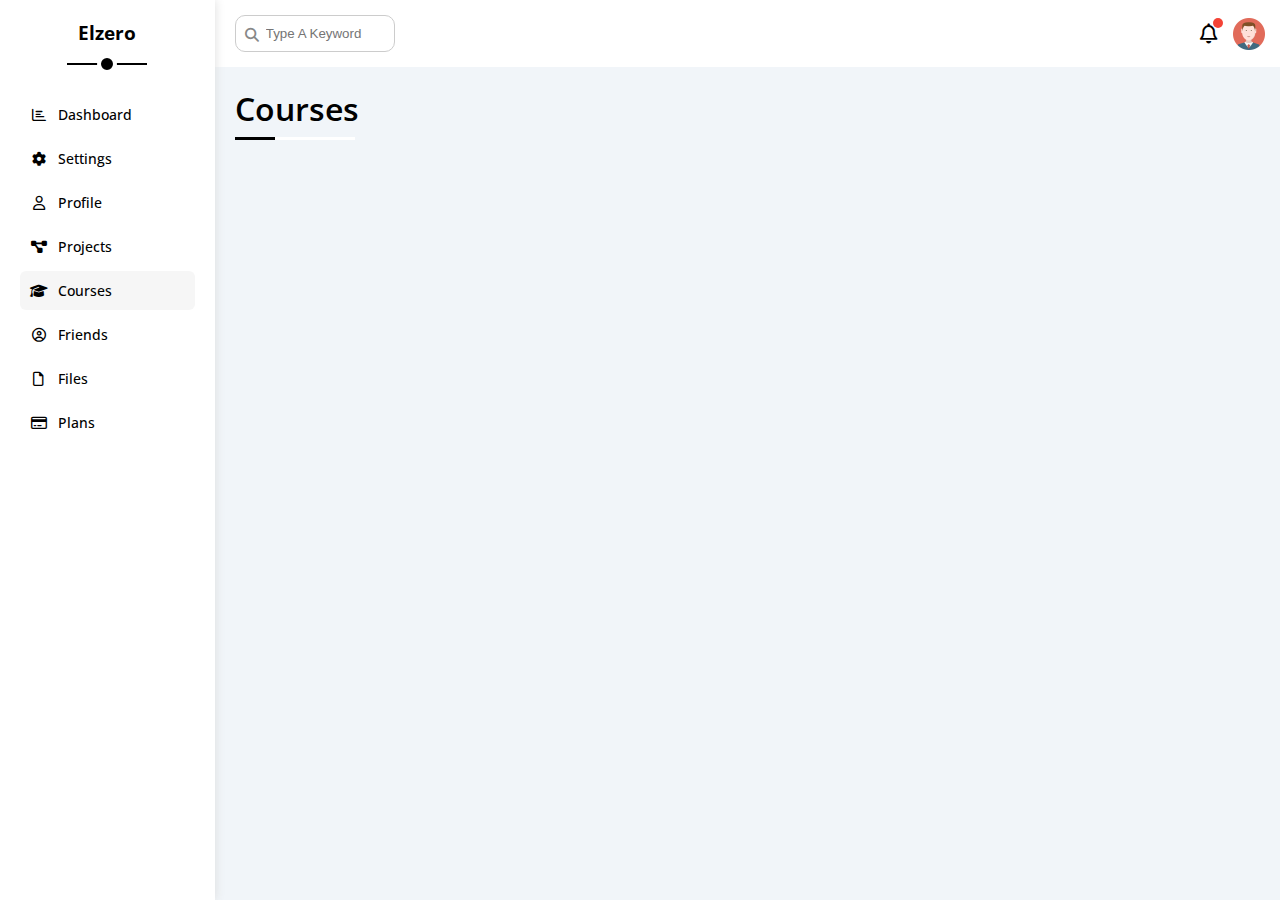
==== courses.html @ 5b1f24da "Upload Settings Page - Toggle Switch and other pages" ====
<!DOCTYPE html>
<html lang="en">

<head>
    <meta charset="UTF-8">
    <meta name="viewport" content="width=device-width, initial-scale=1.0">
    <title>Courses</title>
    <!-- Normalizer -->
    <!-- <link rel="stylesheet" href="css/normalize.css"> -->
    <!-- Font Awesome -->
    <link rel="stylesheet" href="css/all.min.css">
    <link rel="stylesheet" href="css/framework.css">
    <link rel="stylesheet" href="css/master.css">
    <!-- Google fonts -->
    <link rel="preconnect" href="https://fonts.googleapis.com">
    <link rel="preconnect" href="https://fonts.gstatic.com" crossorigin>
    <link href="https://fonts.googleapis.com/css2?family=Open+Sans:ital,wght@0,300..800;1,300..800&display=swap"
        rel="stylesheet">
</head>

<body>
    <div class="page d-flex">
        <!-- Start Sidebar -->
        <div class="sidebar bg-white p-20 p-relative">
            <h3 class="p-relative txt-c mt-0">Elzero</h3>
            <ul>
                <li>
                    <a class="d-flex align-center fs-14 c-black rad-6 p-10" href="index.html">
                        <i class="fa-regular fa-chart-bar fa-fw"></i>
                        <span>Dashboard</span>
                    </a>
                </li>
                <li>
                    <a class="d-flex align-center fs-14 c-black rad-6 p-10" href="settings.html">
                        <i class="fa-solid fa-gear fa-fw"></i>
                        <span>Settings</span>
                    </a>
                </li>
                <li>
                    <a class="d-flex align-center fs-14 c-black rad-6 p-10" href="profile.html">
                        <i class="fa-regular fa-user fa-fw"></i>
                        <span>Profile</span>
                    </a>
                </li>
                <li>
                    <a class="d-flex align-center fs-14 c-black rad-6 p-10" href="projects.html">
                        <i class="fa-solid fa-diagram-project fa-fw"></i>
                        <span>Projects</span>
                    </a>
                </li>
                <li>
                    <a class="active d-flex align-center fs-14 c-black rad-6 p-10" href="courses.html">
                        <i class="fa-solid fa-graduation-cap fa-fw"></i>
                        <span>Courses</span>
                    </a>
                </li>
                <li>
                    <a class="d-flex align-center fs-14 c-black rad-6 p-10" href="friends.html">
                        <i class="fa-regular fa-circle-user fa-fw"></i>
                        <span>Friends</span>
                    </a>
                </li>
                <li>
                    <a class="d-flex align-center fs-14 c-black rad-6 p-10" href="files.html">
                        <i class="fa-regular fa-file fa-fw"></i>
                        <span>Files</span>
                    </a>
                </li>
                <li>
                    <a class="d-flex align-center fs-14 c-black rad-6 p-10" href="plans.html">
                        <i class="fa-regular fa-credit-card fa-fw"></i>
                        <span>Plans</span>
                    </a>
                </li>
            </ul>
        </div>
        <!-- End Sidebar -->
        <div class="content w-full of-hidden">
            <!-- Start content Headder -->
            <div class="head bg-white p-15 between-flex">
                <div class="search p-relative">
                    <input class="p-10 b-ccc rad-10" type="search" placeholder="Type A Keyword">
                </div>
                <div class="icons d-flex align-center">
                    <span class="notification p-relative">
                        <i class="fa-regular fa-bell fa-lg"></i>
                    </span>
                    <img src="imgs/avatar.png" alt="avatar image">
                </div>
            </div>
            <!-- End content Headder -->
            <!-- page title -->
            <h1 class="p-relative">Courses</h1>
        </div>
    </div>
</body>

</html>
---- css/framework.css ----
:root {
    --blue-color: #0075ff;
    --blue-alt-color: #0d69d5;
    --orange-color: #f59e0b;
    --green-color: #22c55e;
    --red-color: #f44336;
    --grey-color: #888;
}

/* Start Box */
.d-flex {
    display: flex;
}

.f-wrap {
    flex-wrap: wrap;
}

.align-center {
    align-items: center;
}

.space-between {
    justify-content: space-between;
}

.d-grid {
    display: grid;
}

.gap-20 {
    gap: 20px;
}

.d-block {
    display: block;
}

@media (max-width: 767px) {
    .block-mobile {
        display: block;
    }

    .hide-mobile {
        display: none;
    }

}

.of-hidden {
    overflow: hidden;
}

/* End Box */
/* Start padding + margin + gap*/
.p-10 {
    padding: 10px;
}

.p-15 {
    padding: 15px;
}

.p-20 {
    padding: 20px;
}

.pt-10 {
    padding-top: 10px;
}

.pt-15 {
    padding-top: 15px;
}

.pt-20 {
    padding-top: 20px;
}

.pr-10 {
    padding-right: 10px;
}

.pr-15 {
    padding-right: 15px;
}

.pr-20 {
    padding-right: 20px;
}

.pb-10 {
    padding-bottom: 10px;
}

.pb-15 {
    padding-bottom: 15px;
}

.pb-20 {
    padding-bottom: 20px;
}

.pl-10 {
    padding-left: 10px;
}

.pl-15 {
    padding-left: 15px;
}

.pl-20 {
    padding-left: 20px;
}

.m-0 {
    margin: 0;
}

.m-20 {
    margin: 20px;
}

.mt-0 {
    margin-top: 0;
}

.mt-5 {
    margin-top: 5px;
}

.mt-10 {
    margin-top: 10px;
}

.mt-15 {
    margin-top: 15px;
}

.mt-20 {
    margin-top: 20px;
}

.mt-25 {
    margin-top: 25px;
}

.mr-10 {
    margin-right: 10px;
}

.mr-15 {
    margin-right: 15px;
}

.mr-20 {
    margin-right: 20px;
}

.mb-5 {
    margin-bottom: 5px;
}

.mb-10 {
    margin-bottom: 10px;
}

.mb-20 {
    margin-bottom: 20px;
}

.mb-25 {
    margin-bottom: 25px;
}

.ml-20 {
    margin-left: 20px;
}

/* End padding + margin */
/* Start color */
.c-black {
    color: black;
}

.c-white {
    color: white;
}

.c-grey {
    color: var(--grey-color);
}

.c-red {
    color: var(--red-color);
}

.c-green {
    color: var(--green-color);
}

.c-blue {
    color: var(--blue-color);
}

.c-orange {
    color: var(--orange-color);
}

.bg-red {
    background-color: var(--red-color);
}

.bg-green {
    background-color: var(--green-color);
}

.bg-blue {
    background-color: var(--blue-color);
}

.bg-orange {
    background-color: var(--orange-color);
}

.bg-white {
    background-color: white;
}

.bg-eee {
    background-color: #eee;
}

/* End color */
/* Start position */
.p-relative {
    position: relative;
}

.p-absolute {
    position: absolute;
}

/* End position */
/* Start font */
.txt-c {
    text-align: center;
}

.fs-13 {
    font-size: 13px;
}

.fs-14 {
    font-size: 14px;
}

.fs-15 {
    font-size: 15px;
}

.fs-25 {
    font-size: 25px;
}

.fw-bold {
    font-weight: bold;
}

@media (max-width: 767px) {
    .txt-c-mobile {
        text-align: center;
    }
}

/* End font */
/* Start border */
.b-none {
    border: none;
}

.b-ccc {
    border: 1px solid #ccc;
}

.rad-6 {
    border-radius: 6px;
    -webkit-border-radius: 6px;
    -moz-border-radius: 6px;
    -ms-border-radius: 6px;
    -o-border-radius: 6px;
}

.rad-10 {
    border-radius: 10px;
    -webkit-border-radius: 10px;
    -moz-border-radius: 10px;
    -ms-border-radius: 10px;
    -o-border-radius: 10px;
}

.rad-half {
    border-radius: 50%;
    -webkit-border-radius: 50%;
    -moz-border-radius: 50%;
    -ms-border-radius: 50%;
    -o-border-radius: 50%;
}

/* End border */
/* Start Width + Height */
.w-full {
    width: 100%;
}

.w-fit {
    width: fit-content;
}

.w-100 {
    width: 100px;
}

.h-full {
    height: 100%;
}

.h-100 {
    height: 100px;
}

/* End Width + Height */
/* Start Components */
.center-flex {
    display: flex;
    align-items: center;
    justify-content: center;
}

.between-flex {
    display: flex;
    align-items: center;
    justify-content: space-between;
}

.btn-shape {
    padding: 4px 10px;
    border-radius: 6px;
    -webkit-border-radius: 6px;
    -moz-border-radius: 6px;
    -ms-border-radius: 6px;
    -o-border-radius: 6px;
}

/* End Components */
---- css/master.css ----
/* Start Global Rules */
:root {
    --blue-color: #0075ff;
    --blue-alt-color: #0d69d5;
    --orange-color: #f59e0b;
    --green-color: #22c55e;
    --red-color: #f44336;
    --grey-color: #888;
}

* {
    box-sizing: border-box;
    /* Start Scrollbar for firefox */
    scrollbar-color: var(--blue-color) white;

}

body {
    font-family: "Open Sans", serif;
    margin: 0;
}

*:focus {
    outline: none;
}

a {
    text-decoration: none;
}

ul {
    list-style: none;
    padding: 0;
}

/* Strat Scrollbar */
::-webkit-scrollbar {
    width: 15px;
}

::-webkit-scrollbar-track {
    background-color: white;
}

::-webkit-scrollbar-thumb {
    background-color: var(--blue-color);
}

::-webkit-scrollbar-thumb:hover {
    background-color: var(--blue-alt-color);
}

/* End Scrollbar */
.page {
    background-color: #f1f5f9;
    min-height: 100vh;
}

/* End Global Rules */
/* Start Sidebar */
.sidebar {
    width: 250px;
    box-shadow: 0 0 10px #ddd;
}

.sidebar>h3 {
    margin-bottom: 50px;
}

@media (min-width: 768px) {

    .sidebar>h3::before,
    .sidebar>h3::after {
        content: "";
        position: absolute;
        background-color: black;
        width: 80px;
        height: 2px;
        bottom: -20px;
        left: 50%;
        transform: translateX(-50%);
        -webkit-transform: translateX(-50%);
        -moz-transform: translateX(-50%);
        -ms-transform: translateX(-50%);
        -o-transform: translateX(-50%);
    }

    .sidebar>h3::before {
        width: 80px;
        height: 2px;
        bottom: -20px;
    }

    .sidebar>h3::after {
        width: 12px;
        height: 12px;
        bottom: -29px;
        border: 4px solid white;
        border-radius: 50%;
        -webkit-border-radius: 50%;
        -moz-border-radius: 50%;
        -ms-border-radius: 50%;
        -o-border-radius: 50%;
    }
}

.sidebar ul li a {
    margin-bottom: 5px;
    transition: 0.3s;
    -webkit-transition: 0.3s;
    -moz-transition: 0.3s;
    -ms-transition: 0.3s;
    -o-transition: 0.3s;
}

.sidebar ul li a:hover,
.sidebar ul li a.active {
    background-color: #f6f6f6;
}

.sidebar ul li a span {
    font-size: 14px;
    margin-left: 10px;
    font-weight: 500;
}

@media (max-width: 767px) {
    .sidebar {
        width: 58px;
        padding: 10px;
    }

    .sidebar>h3 {
        font-size: 13px;
        margin-bottom: 15px;
    }

    .sidebar ul li a span {
        display: none;
    }
}

/* End Sidebar */
/* Start content */
/* Start content header */
.head .search::before {
    position: absolute;
    font-family: var(--fa-style-family-classic);
    content: "\f002";
    font-weight: 900;
    color: var(--grey-color);
    font-size: 14px;
    left: 15px;
    top: 50%;
    transform: translateY(-50%);
    -webkit-transform: translateY(-50%);
    -moz-transform: translateY(-50%);
    -ms-transform: translateY(-50%);
    -o-transform: translateY(-50%);
}

.head .search input {
    margin-left: 5px;
    padding-left: 30px;
    width: 160px;
    transition: 0.3s;
    -webkit-transition: 0.3s;
    -moz-transition: 0.3s;
    -ms-transition: 0.3s;
    -o-transition: 0.3s;
}

.head .search input:focus {
    width: 200px;
}

.head .search input:focus::placeholder {
    opacity: 0;
}

.head .icons .notification::before {
    content: "";
    position: absolute;
    width: 10px;
    height: 10px;
    background-color: var(--red-color);
    right: -5px;
    top: -5px;
    border-radius: 50%;
    -webkit-border-radius: 50%;
    -moz-border-radius: 50%;
    -ms-border-radius: 50%;
    -o-border-radius: 50%;
}

.head .icons img {
    width: 32px;
    height: 32px;
    margin-left: 15px;
}

/* End content header */
/* Start content title */
.page h1 {
    margin: 20px 20px 40px;
    font-weight: 600;
}

.page h1::before,
.page h1::after {
    content: "";
    height: 3px;
    position: absolute;
    bottom: -10px;
    left: 0;
}

.page h1::before {
    background-color: white;
    width: 120px;
}

.page h1::after {
    background-color: black;
    width: 40px;
}

/* End content title */
/* Start wrapper content */
/* Start wrapper */
.wrapper {
    grid-template-columns: repeat(auto-fill, minmax(450px, 1fr));
}

@media (max-width: 767px) {
    .wrapper {
        grid-template-columns: minmax(200px, 1fr);
        margin-right: 10px;
        margin-left: 10px;
        gap: 10px;
    }
}

/* End wrapper */
/* Start Welcome Widget */
.welcome .intro img {
    width: 200px;
    margin-bottom: -10px;
}

.welcome .avatar {
    width: 64px;
    height: 64px;
    padding: 2px;
    box-shadow: 0 0 5px #ddd;
    margin-left: 20px;
    margin-top: -32px;
    border: 2px solid white;
    border-radius: 50%;
    -webkit-border-radius: 50%;
    -moz-border-radius: 50%;
    -ms-border-radius: 50%;
    -o-border-radius: 50%;
}

.welcome .body {
    border-top: 1px solid #eee;
    border-bottom: 1px solid #eee;
}

.welcome .body>div {
    flex: 1;
}

.welcome .visit {
    margin: 0 15px 15px auto;
    transition: 0.3s;
    -webkit-transition: 0.3s;
    -moz-transition: 0.3s;
    -ms-transition: 0.3s;
    -o-transition: 0.3s;
}

.welcome .visit:hover {
    background-color: var(--blue-alt-color);
}

@media (max-width: 767px) {
    .welcome .intro {
        padding-bottom: 30px;
    }

    .welcome .avatar {
        margin-left: 0;
    }

    .welcome .body>div:not(:last-child) {
        margin-bottom: 20px;
    }
}

/* End Welcome Widget */
/* Start Quick Draft Widget */
.quick-draft textarea {
    resize: none;
    min-height: 180px;
}

.quick-draft .save {
    margin-left: auto;
    cursor: pointer;
    transition: 0.3s;
    -webkit-transition: 0.3s;
    -moz-transition: 0.3s;
    -ms-transition: 0.3s;
    -o-transition: 0.3s;
}

.quick-draft .save:hover {
    background-color: var(--blue-alt-color);
}

/* End Quick Draft Widget */
/* Start Targets Widget */
.targets .target-row .icon {
    width: 80px;
    height: 80px;
    margin-right: 15px;
}

.targets .details {
    flex: 1;
}

.targets .details .progress {
    height: 4px;
}

.targets .details .progress>span {
    position: absolute;
    left: 0;
    top: 0;
    height: 100%;
}

.targets .details .progress>span span {
    position: absolute;
    width: 36px;
    bottom: 16px;
    right: -18px;
    color: white;
    padding: 2px 5px;
    font-size: 13px;
    border-radius: 6px;
    -webkit-border-radius: 6px;
    -moz-border-radius: 6px;
    -ms-border-radius: 6px;
    -o-border-radius: 6px;
}

.targets .details .progress>span span::after {
    content: "";
    border-color: transparent;
    border-style: solid;
    border-width: 5px;
    position: absolute;
    bottom: -10px;
    left: 50%;
    transform: translateX(-50%);
    -webkit-transform: translateX(-50%);
    -moz-transform: translateX(-50%);
    -ms-transform: translateX(-50%);
    -o-transform: translateX(-50%);
}

.targets .details .progress>.money span::after {
    border-top-color: var(--blue-color);
}

.targets .details .progress>.projects span::after {
    border-top-color: var(--orange-color);
}

.targets .details .progress>.team span::after {
    border-top-color: var(--green-color);
}

.money .icon,
.money .progress {
    background-color: rgb(0 117 255 / 20%);
}

.projects .icon,
.projects .progress {
    background-color: rgb(245 158 11 / 20%);
}

.team .icon,
.team .progress {
    background-color: rgb(34 197 94 / 20%);
}

/* End Targets Widget */
/* Start Ticket Widget */
.tickets .box {
    width: calc(50% - 10px);
}

@media (max-width: 767px) {
    .tickets .box {
        width: 100%;
    }
}

/* End Ticket Widget */
/* Start Latest News Widget */
.latest-news .news-row:not(:last-of-type) {
    margin-bottom: 20px;
    padding-bottom: 20px;
    border-bottom: 1px solid #eee;
}

.latest-news .info {
    flex-grow: 1;
}

.latest-news .info h3 {
    margin: 0 0 6px;
    font-size: 16px;
}

@media (max-width: 767px) {
    .latest-news .news-row .label {
        margin: 10px auto;
        width: fit-content;
    }
}

/* End Latest News Widget */
/* Start Tasks Widget */
.tasks .task-row:not(:last-of-type) {
    margin-bottom: 15px;
    padding-bottom: 15px;
    border-bottom: 1px solid #eee;
}

.tasks .info {
    flex-grow: 1;
}

.tasks .done {
    opacity: 0.3;
}

.tasks .done h3,
.tasks .done p {
    text-decoration: line-through;
}

.tasks .delete {
    cursor: pointer;
    transition: 0.3s;
    -webkit-transition: 0.3s;
    -moz-transition: 0.3s;
    -ms-transition: 0.3s;
    -o-transition: 0.3s;
}

.tasks .delete:hover {
    color: var(--red-color);
}

/* End Tasks Widget */
/* Start Latest Uploads Widget */
.latest-uploads ul li:not(:last-child) {
    border-bottom: 1px solid #eee;
}

.latest-uploads ul li img {
    width: 40px;
    height: 40px;
}

/* End Latest Uploads Widget */
/* Start Current Project Progress Widget */
.current-project ul::before {
    content: "";
    position: absolute;
    left: 11px;
    width: 2px;
    height: calc(100% - 10px);
    background-color: var(--blue-color);
}

.current-project ul li::before {
    content: "";
    width: 20px;
    height: 20px;
    display: block;
    background-color: white;
    border: 2px solid white;
    outline: 2px solid var(--blue-color);
    margin-right: 15px;
    z-index: 1;
    border-radius: 50%;
    -webkit-border-radius: 50%;
    -moz-border-radius: 50%;
    -ms-border-radius: 50%;
    -o-border-radius: 50%;
}

.current-project ul li.done::before {
    background-color: var(--blue-color);
}

.current-project ul li.current::before {
    animation: change-color 0.8s infinite alternate;
    -webkit-animation: change-color 0.8s infinite alternate;
}

.current-project .launch-icon {
    position: absolute;
    width: 160px;
    right: 0;
    bottom: 0;
    opacity: 0.1;
}

/* End Current Project Progress Widget */
/* Start Reminders Widget */
.reminders ul li .key {
    width: 15px;
    height: 15px;
    padding-right: 15px;
}

.reminders ul li>.blue {
    border-left: 2px solid var(--blue-color);
}

.reminders ul li>.green {
    border-left: 2px solid var(--green-color);
}

.reminders ul li>.orange {
    border-left: 2px solid var(--orange-color);
}

.reminders ul li>.red {
    border-left: 2px solid var(--red-color);
}

/* End Reminders Widget */
/* Start Latest Post Widget */
.latest-post .avatar {
    width: 48px;
    height: 48px;
}

.latest-post .post-content {
    text-transform: capitalize;
    line-height: 1.8;
    border-top: 1px solid #eee;
    border-bottom: 1px solid #eee;
    min-height: 140px;
}

/* End Latest Post Widget */
/* Start Social Media Widget */
.social-media .box {
    padding-left: 70px;
}

.social-media .box i {
    position: absolute;
    left: 0;
    top: 0;
    width: 52px;
    transition: 0.3s;
    -webkit-transition: 0.3s;
    -moz-transition: 0.3s;
    -ms-transition: 0.3s;
    -o-transition: 0.3s;
}

.social-media .box i:hover {
    transform: rotate(5deg);
    -webkit-transform: rotate(5deg);
    -moz-transform: rotate(5deg);
    -ms-transform: rotate(5deg);
    -o-transform: rotate(5deg);
}

.social-media .twitter {
    background-color: rgb(29 161 242 / 20%);
    color: #1da1f2;
}

.social-media .twitter i,
.social-media .twitter a {
    background-color: #1da1f2;
}

.social-media .facebook {
    background-color: rgb(24 119 242 / 20%);
    color: #1877f2;
}

.social-media .facebook i,
.social-media .facebook a {
    background-color: #1877f2;
}

.social-media .youtube {
    background-color: rgb(255 0 0 / 20%);
    color: #ff0000;
}

.social-media .youtube i,
.social-media .youtube a {
    background-color: #ff0000;
}

.social-media .linkedin {
    background-color: rgb(0 119 181 / 20%);
    color: #0077b5;
}

.social-media .linkedin i,
.social-media .linkedin a {
    background-color: #0077b5;
}

/* End Social Media Widget */
/* End wrapper content */
/* Start Projects Table */
.projects .responsive-table {
    overflow-x: auto;
}

.projects table {
    min-width: 1000px;
    border-spacing: 0;
}

.projects table td {
    padding: 15px;
}

.projects table thead td {
    background-color: #eee;
    font-weight: bold;
}

.projects table tbody td {
    border-bottom: 1px solid #eee;
    border-left: 1px solid #eee;
    transition: 0.3s;
    -webkit-transition: 0.3s;
    -moz-transition: 0.3s;
    -ms-transition: 0.3s;
    -o-transition: 0.3s;
}

.projects table tbody td:last-child {
    border-right: 1px solid #eee;
}

.projects table tbody tr:hover td {
    background-color: #faf7f7;
}

.projects table img {
    width: 32px;
    height: 32px;
    padding: 2px;
    background-color: white;
    border-radius: 50%;
    -webkit-border-radius: 50%;
    -moz-border-radius: 50%;
    -ms-border-radius: 50%;
    -o-border-radius: 50%;
}

.projects table img:not(:first-child) {
    margin-left: -20px;
}

.projects table .label {
    font-size: 13px;
}

/* End Projects Table */
/* End content */
/* Start Settings */
.toggle-checkbox {
    -webkit-appearance: none;
    appearance: none;
}

.toggle-switch {
    cursor: pointer;
    position: relative;
    background-color: #ccc;
    width: 78px;
    height: 32px;
    border-radius: 16px;
    -webkit-border-radius: 16px;
    -moz-border-radius: 16px;
    -ms-border-radius: 16px;
    -o-border-radius: 16px;
    transition: 0.3s;
    -webkit-transition: 0.3s;
    -moz-transition: 0.3s;
    -ms-transition: 0.3s;
    -o-transition: 0.3s;
}

.toggle-switch::before {
    position: absolute;
    top: 4px;
    left: 4px;
    display: flex;
    justify-content: center;
    align-items: center;
    font-family: var(--fa-style-family-classic);
    font-weight: 900;
    content: "\f00d";
    background-color: white;
    width: 24px;
    height: 24px;
    color: #aaa;
    border-radius: 50%;
    -webkit-border-radius: 50%;
    -moz-border-radius: 50%;
    -ms-border-radius: 50%;
    -o-border-radius: 50%;
    transition: 0.3s;
    -webkit-transition: 0.3s;
    -moz-transition: 0.3s;
    -ms-transition: 0.3s;
    -o-transition: 0.3s;
}

.toggle-checkbox:checked+.toggle-switch {
    background-color: var(--blue-color);
}

.toggle-checkbox:checked+.toggle-switch::before {
    content: "\f00c";
    left: 50px;
    color: var(--blue-color);
}

/* End Settings */
/* Start Animation */
@keyframes change-color {

    from {
        background-color: var(--blue-color);
    }

    to {
        background-color: white;
    }
}

/* End Animation */
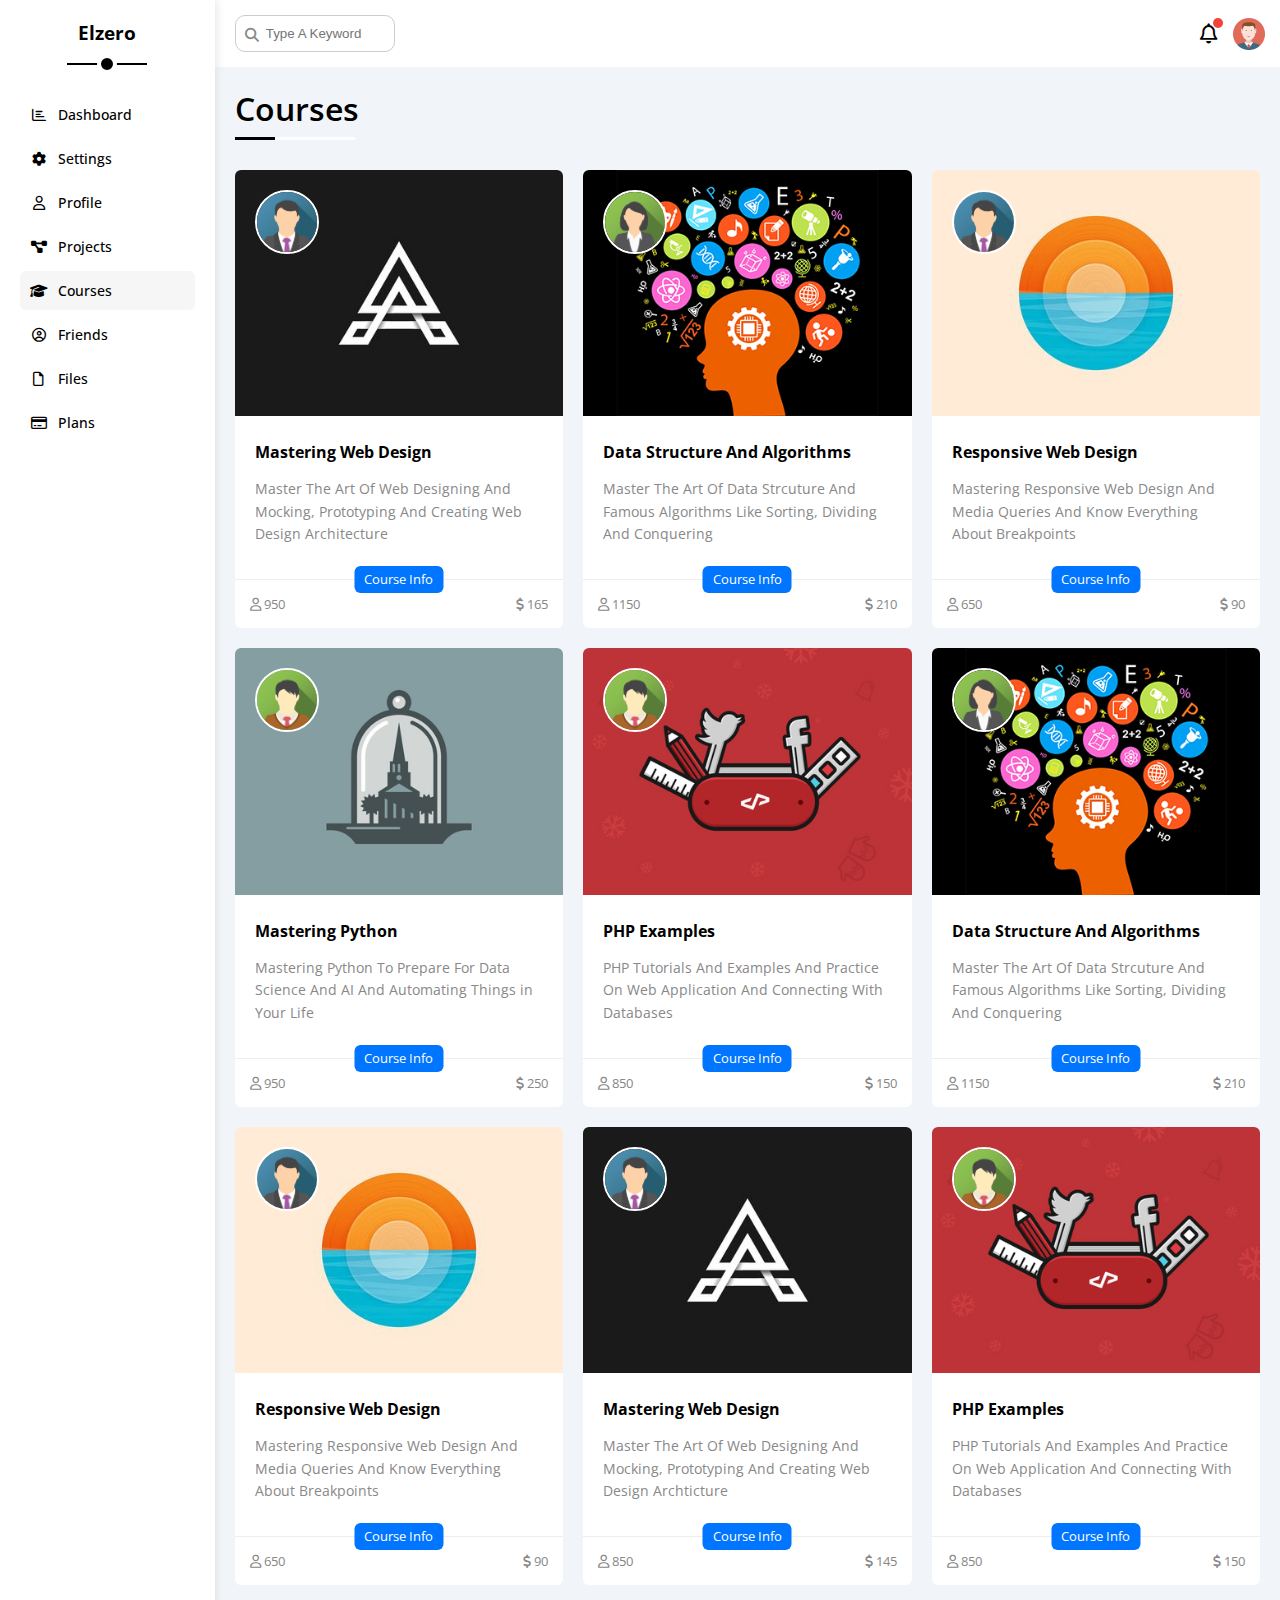
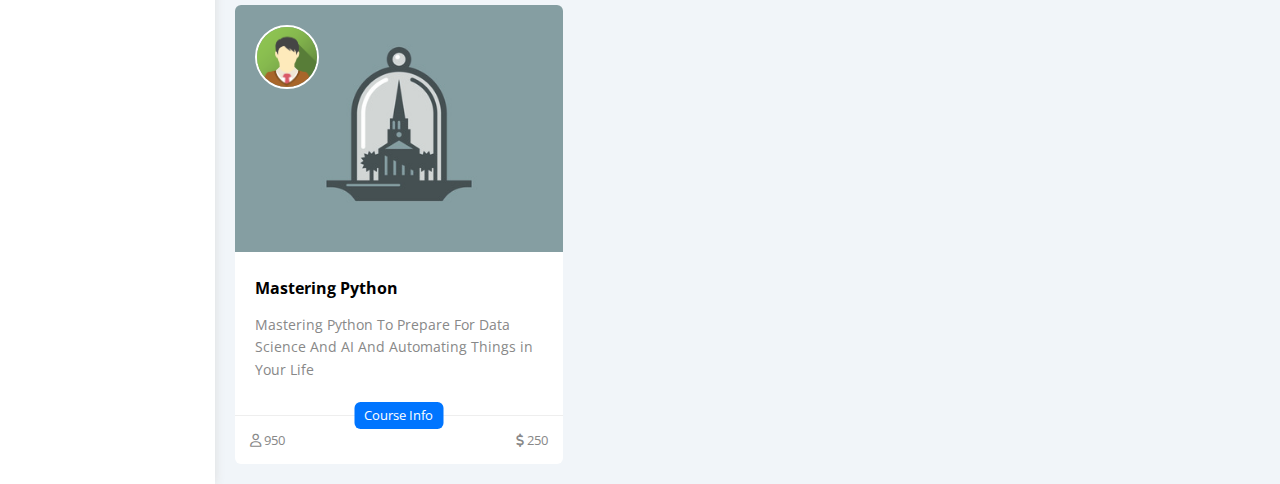
==== commit 637c9ec6: "Upload Courses Page and some images" ====
--- a/courses.html
+++ b/courses.html
@@ -91,6 +91,163 @@
             <!-- End content Headder -->
             <!-- page title -->
             <h1 class="p-relative">Courses</h1>
+            <div class="courses-page d-grid m-20 gap-20">
+                <div class="course bg-white rad-6 p-relative">
+                    <img class="cover" src="imgs/course-01.jpg" alt="course cover image">
+                    <img class="instructor" src="imgs/team-01.png" alt="avatar image">
+                    <div class="p-20">
+                        <h4 class="m-0">Mastering Web Design</h4>
+                        <p class="description c-grey mt-15 fs-14">Master The Art Of Web Designing And Mocking,
+                            Prototyping And Creating Web Design Architecture</p>
+                    </div>
+                    <div class="info p-15 p-relative between-flex">
+                        <span class="title bg-blue c-white btn-shape">Course Info</span>
+                        <span class="c-grey">
+                            <i class="fa-regular fa-user"></i>
+                            950
+                        </span>
+                        <span class="c-grey">
+                            <i class="fa-solid fa-dollar-sign"></i>
+                            165
+                        </span>
+                    </div>
+                </div>
+                <div class="course bg-white rad-6 p-relative">
+                    <img class="cover" src="imgs/course-02.jpg" alt="" />
+                    <img class="instructor" src="imgs/team-02.png" alt="" />
+                    <div class="p-20">
+                        <h4 class="m-0">Data Structure And Algorithms</h4>
+                        <p class="description c-grey mt-15 fs-14">
+                            Master The Art Of Data Strcuture And Famous Algorithms Like Sorting, Dividing And Conquering
+                        </p>
+                    </div>
+                    <div class="info p-15 p-relative between-flex">
+                        <span class="title bg-blue c-white btn-shape">Course Info</span>
+                        <span class="c-grey"> <i class="fa-regular fa-user"></i> 1150</span>
+                        <span class="c-grey"><i class="fa-solid fa-dollar-sign"></i> 210</span>
+                    </div>
+                </div>
+                <div class="course bg-white rad-6 p-relative">
+                    <img class="cover" src="imgs/course-03.jpg" alt="" />
+                    <img class="instructor" src="imgs/team-01.png" alt="" />
+                    <div class="p-20">
+                        <h4 class="m-0">Responsive Web Design</h4>
+                        <p class="description c-grey mt-15 fs-14">
+                            Mastering Responsive Web Design And Media Queries And Know Everything About Breakpoints
+                        </p>
+                    </div>
+                    <div class="info p-15 p-relative between-flex">
+                        <span class="title bg-blue c-white btn-shape">Course Info</span>
+                        <span class="c-grey"> <i class="fa-regular fa-user"></i> 650</span>
+                        <span class="c-grey"><i class="fa-solid fa-dollar-sign"></i> 90</span>
+                    </div>
+                </div>
+                <div class="course bg-white rad-6 p-relative">
+                    <img class="cover" src="imgs/course-04.jpg" alt="" />
+                    <img class="instructor" src="imgs/team-03.png" alt="" />
+                    <div class="p-20">
+                        <h4 class="m-0">Mastering Python</h4>
+                        <p class="description c-grey mt-15 fs-14">
+                            Mastering Python To Prepare For Data Science And AI And Automating Things in Your Life
+                        </p>
+                    </div>
+                    <div class="info p-15 p-relative between-flex">
+                        <span class="title bg-blue c-white btn-shape">Course Info</span>
+                        <span class="c-grey"> <i class="fa-regular fa-user"></i> 950</span>
+                        <span class="c-grey"><i class="fa-solid fa-dollar-sign"></i> 250</span>
+                    </div>
+                </div>
+                <div class="course bg-white rad-6 p-relative">
+                    <img class="cover" src="imgs/course-05.jpg" alt="" />
+                    <img class="instructor" src="imgs/team-03.png" alt="" />
+                    <div class="p-20">
+                        <h4 class="m-0">PHP Examples</h4>
+                        <p class="description c-grey mt-15 fs-14">
+                            PHP Tutorials And Examples And Practice On Web Application And Connecting With Databases
+                        </p>
+                    </div>
+                    <div class="info p-15 p-relative between-flex">
+                        <span class="title bg-blue c-white btn-shape">Course Info</span>
+                        <span class="c-grey"> <i class="fa-regular fa-user"></i> 850</span>
+                        <span class="c-grey"><i class="fa-solid fa-dollar-sign"></i> 150</span>
+                    </div>
+                </div>
+                <div class="course bg-white rad-6 p-relative">
+                    <img class="cover" src="imgs/course-02.jpg" alt="" />
+                    <img class="instructor" src="imgs/team-02.png" alt="" />
+                    <div class="p-20">
+                        <h4 class="m-0">Data Structure And Algorithms</h4>
+                        <p class="description c-grey mt-15 fs-14">
+                            Master The Art Of Data Strcuture And Famous Algorithms Like Sorting, Dividing And Conquering
+                        </p>
+                    </div>
+                    <div class="info p-15 p-relative between-flex">
+                        <span class="title bg-blue c-white btn-shape">Course Info</span>
+                        <span class="c-grey"> <i class="fa-regular fa-user"></i> 1150</span>
+                        <span class="c-grey"><i class="fa-solid fa-dollar-sign"></i> 210</span>
+                    </div>
+                </div>
+                <div class="course bg-white rad-6 p-relative">
+                    <img class="cover" src="imgs/course-03.jpg" alt="" />
+                    <img class="instructor" src="imgs/team-01.png" alt="" />
+                    <div class="p-20">
+                        <h4 class="m-0">Responsive Web Design</h4>
+                        <p class="description c-grey mt-15 fs-14">
+                            Mastering Responsive Web Design And Media Queries And Know Everything About Breakpoints
+                        </p>
+                    </div>
+                    <div class="info p-15 p-relative between-flex">
+                        <span class="title bg-blue c-white btn-shape">Course Info</span>
+                        <span class="c-grey"> <i class="fa-regular fa-user"></i> 650</span>
+                        <span class="c-grey"><i class="fa-solid fa-dollar-sign"></i> 90</span>
+                    </div>
+                </div>
+                <div class="course bg-white rad-6 p-relative">
+                    <img class="cover" src="imgs/course-01.jpg" alt="" />
+                    <img class="instructor" src="imgs/team-01.png" alt="" />
+                    <div class="p-20">
+                        <h4 class="m-0">Mastering Web Design</h4>
+                        <p class="description c-grey mt-15 fs-14">
+                            Master The Art Of Web Designing And Mocking, Prototyping And Creating Web Design Archticture
+                        </p>
+                    </div>
+                    <div class="info p-15 p-relative between-flex">
+                        <span class="title bg-blue c-white btn-shape">Course Info</span>
+                        <span class="c-grey"> <i class="fa-regular fa-user"></i> 850</span>
+                        <span class="c-grey"><i class="fa-solid fa-dollar-sign"></i> 145</span>
+                    </div>
+                </div>
+                <div class="course bg-white rad-6 p-relative">
+                    <img class="cover" src="imgs/course-05.jpg" alt="" />
+                    <img class="instructor" src="imgs/team-03.png" alt="" />
+                    <div class="p-20">
+                        <h4 class="m-0">PHP Examples</h4>
+                        <p class="description c-grey mt-15 fs-14">
+                            PHP Tutorials And Examples And Practice On Web Application And Connecting With Databases
+                        </p>
+                    </div>
+                    <div class="info p-15 p-relative between-flex">
+                        <span class="title bg-blue c-white btn-shape">Course Info</span>
+                        <span class="c-grey"> <i class="fa-regular fa-user"></i> 850</span>
+                        <span class="c-grey"><i class="fa-solid fa-dollar-sign"></i> 150</span>
+                    </div>
+                </div>
+                <div class="course bg-white rad-6 p-relative">
+                    <img class="cover" src="imgs/course-04.jpg" alt="" />
+                    <img class="instructor" src="imgs/team-03.png" alt="" />
+                    <div class="p-20">
+                        <h4 class="m-0">Mastering Python</h4>
+                        <p class="description c-grey mt-15 fs-14">
+                            Mastering Python To Prepare For Data Science And AI And Automating Things in Your Life
+                        </p>
+                    </div>
+                    <div class="info p-15 p-relative between-flex">
+                        <span class="title bg-blue c-white btn-shape">Course Info</span>
+                        <span class="c-grey"> <i class="fa-regular fa-user"></i> 950</span>
+                        <span class="c-grey"><i class="fa-solid fa-dollar-sign"></i> 250</span>
+                    </div>
+                </div>
+            </div>
         </div>
     </div>
 </body>
--- a/css/framework.css
+++ b/css/framework.css
@@ -117,6 +117,10 @@
     margin: 0;
 }
 
+.m-15 {
+    margin: 15px;
+}
+
 .m-20 {
     margin: 20px;
 }
@@ -157,12 +161,20 @@
     margin-right: 20px;
 }
 
+.mb-0 {
+    margin-bottom: 0;
+}
+
 .mb-5 {
     margin-bottom: 5px;
 }
 
 .mb-10 {
     margin-bottom: 10px;
+}
+
+.mb-15 {
+    margin-bottom: 15px;
 }
 
 .mb-20 {
--- a/css/master.css
+++ b/css/master.css
@@ -693,9 +693,245 @@
 /* End Projects Table */
 /* End content */
 /* Start Settings */
+.settings-page {
+    grid-template-columns: repeat(auto-fill, minmax(500px, 1fr));
+}
+
+@media (max-width: 767px) {
+    .settings-page {
+        grid-template-columns: minmax(100px, 1fr);
+        margin-left: 10px;
+        margin-right: 10px;
+        gap: 10px;
+    }
+}
+
+.settings-page .close-message {
+    resize: none;
+    min-height: 150px;
+}
+
+.settings-page .email {
+    display: inline-flex;
+    width: calc(100% - 80px);
+}
+
+.settings-page .sec-box {
+    padding-bottom: 15px;
+}
+
+.settings-page .sec-box:not(:last-of-type) {
+    border-bottom: 1px solid #eee;
+}
+
+.settings-page .sec-box .button {
+    transition: 0.3s;
+    -webkit-transition: 0.3s;
+    -moz-transition: 0.3s;
+    -ms-transition: 0.3s;
+    -o-transition: 0.3s;
+}
+
+.settings-page .sec-box .button:hover {
+    background-color: var(--blue-alt-color);
+}
+
+.settings-page .social-box i {
+    width: 40px;
+    height: 40px;
+    background-color: #f6f6f6;
+    border: 1px solid #ddd;
+    border-right: none;
+    border-radius: 6px 0 0 6px;
+    -webkit-border-radius: 6px 0 0 6px;
+    -moz-border-radius: 6px 0 0 6px;
+    -ms-border-radius: 6px 0 0 6px;
+    -o-border-radius: 6px 0 0 6px;
+    transition: 0.3s;
+    -webkit-transition: 0.3s;
+    -moz-transition: 0.3s;
+    -ms-transition: 0.3s;
+    -o-transition: 0.3s;
+}
+
+.settings-page .social-box input {
+    height: 40px;
+    padding-left: 10px;
+    background-color: #f6f6f6;
+    border: 1px solid #ddd;
+    border-radius: 0 6px 6px 0;
+    -webkit-border-radius: 0 6px 6px 0;
+    -moz-border-radius: 0 6px 6px 0;
+    -ms-border-radius: 0 6px 6px 0;
+    -o-border-radius: 0 6px 6px 0;
+}
+
+.settings-page .social-box>div:focus-within i {
+    color: black;
+}
+
+.widgets-control .control input[type="checkbox"] {
+    -webkit-appearance: none;
+    appearance: none;
+}
+
+.widgets-control .control label {
+    padding-left: 30px;
+    cursor: pointer;
+    position: relative;
+}
+
+.widgets-control .control label::before,
+.widgets-control .control label::after {
+    position: absolute;
+    left: 0;
+    top: 50%;
+    margin-top: -9px;
+    border-radius: 4px;
+    -webkit-border-radius: 4px;
+    -moz-border-radius: 4px;
+    -ms-border-radius: 4px;
+    -o-border-radius: 4px;
+}
+
+.widgets-control .control label::before {
+    content: "";
+    width: 14px;
+    height: 14px;
+    border: 2px solid var(--grey-color);
+}
+
+.widgets-control .control label:hover::before {
+    border-color: var(--blue-alt-color);
+}
+
+.widgets-control .control label::after {
+    font-family: var(--fa-style-family-classic);
+    content: "\f00c";
+    font-weight: 900;
+    font-size: 12px;
+    width: 18px;
+    height: 18px;
+    background-color: var(--blue-color);
+    color: white;
+    display: flex;
+    justify-content: center;
+    align-items: center;
+    transform: scale(0) rotate(360deg);
+    -webkit-transform: scale(0) rotate(360deg);
+    -moz-transform: scale(0) rotate(360deg);
+    -ms-transform: scale(0) rotate(360deg);
+    -o-transform: scale(0) rotate(360deg);
+    transition: 0.3s;
+    -webkit-transition: 0.3s;
+    -moz-transition: 0.3s;
+    -ms-transition: 0.3s;
+    -o-transition: 0.3s;
+}
+
+.widgets-control .control input[type="checkbox"]:checked+label::after {
+    transform: scale(1);
+    -webkit-transform: scale(1);
+    -moz-transform: scale(1);
+    -ms-transform: scale(1);
+    -o-transform: scale(1);
+}
+
+.backup-control input[type="radio"] {
+    -webkit-appearance: none;
+    appearance: none;
+}
+
+.backup-control .date label {
+    padding-left: 30px;
+    cursor: pointer;
+    position: relative;
+}
+
+.backup-control .date label::before,
+.backup-control .date label::after {
+    content: "";
+    position: absolute;
+    border-radius: 50%;
+    -webkit-border-radius: 50%;
+    -moz-border-radius: 50%;
+    -ms-border-radius: 50%;
+    -o-border-radius: 50%;
+}
+
+.backup-control .date label::before {
+    left: 0;
+    top: 50%;
+    margin-top: -11px;
+    width: 18px;
+    height: 18px;
+    border: 2px solid var(--grey-color);
+}
+
+.backup-control .date label:hover::before {
+    border-color: var(--blue-alt-color);
+}
+
+.backup-control .date label::after {
+    top: 5px;
+    left: 5px;
+    width: 12px;
+    height: 12px;
+    background-color: var(--blue-color);
+    transform: scale(0);
+    -webkit-transform: scale(0);
+    -moz-transform: scale(0);
+    -ms-transform: scale(0);
+    -o-transform: scale(0);
+    transition: 0.3s;
+    -webkit-transition: 0.3s;
+    -moz-transition: 0.3s;
+    -ms-transition: 0.3s;
+    -o-transition: 0.3s;
+}
+
+.backup-control .date input[type="radio"]:checked+label::before {
+    border-color: var(--blue-color);
+}
+
+.backup-control .date input[type="radio"]:checked+label::after {
+    transform: scale(1);
+    -webkit-transform: scale(1);
+    -moz-transform: scale(1);
+    -ms-transform: scale(1);
+    -o-transform: scale(1);
+}
+
+.backup-control .servers {
+    border-top: 1px solid #eee;
+    padding-top: 20px;
+}
+
+@media (max-width: 767px) {
+    .backup-control .servers {
+        flex-wrap: wrap;
+    }
+}
+
+.backup-control .servers .server {
+    border: 2px solid #eee;
+    position: relative;
+}
+
+.backup-control .servers .server label {
+    cursor: pointer;
+
+}
+
+.backup-control .servers input[type="radio"]:checked+.server {
+    border-color: var(--blue-color);
+    color: var(--blue-color);
+}
+
 .toggle-checkbox {
     -webkit-appearance: none;
     appearance: none;
+    display: none;
 }
 
 .toggle-switch {
@@ -752,7 +988,370 @@
     color: var(--blue-color);
 }
 
+.settings-page :disabled {
+    cursor: no-drop;
+    background-color: #f0f4f8;
+    color: #bbb;
+}
+
 /* End Settings */
+/* Start Profile Page */
+@media (max-width: 767px) {
+    .profile-page .overview {
+        flex-direction: column;
+    }
+}
+
+.profile-page .avatar-box {
+    width: 300px;
+}
+
+@media (min-width: 768px) {
+    .profile-page .avatar-box {
+        border-right: 1px solid #eee;
+    }
+}
+
+.profile-page .avatar-box>img {
+    width: 120px;
+    height: 120px;
+}
+
+.profile-page .avatar-box .level {
+    height: 6px;
+    width: 70%;
+    overflow: hidden;
+    margin: auto;
+}
+
+.profile-page .avatar-box .level span {
+    position: absolute;
+    left: 0;
+    top: 0;
+    height: 100%;
+    background-color: var(--blue-color);
+}
+
+.profile-page .info-box .box {
+    flex-wrap: wrap;
+    border-bottom: 1px solid #eee;
+    transition: 0.3s;
+    -webkit-transition: 0.3s;
+    -moz-transition: 0.3s;
+    -ms-transition: 0.3s;
+    -o-transition: 0.3s;
+}
+
+.profile-page .info-box .box:hover {
+    background-color: #f9f9f9;
+}
+
+.profile-page .info-box .box h4 {
+    font-weight: normal;
+}
+
+.profile-page .info-box .box>div {
+    min-width: 250px;
+    padding: 10px 0 0;
+}
+
+/* Start Change toggle size for profile page */
+
+.profile-page .toggle-switch {
+    height: 20px;
+    border-radius: 10px;
+    -webkit-border-radius: 10px;
+    -moz-border-radius: 10px;
+    -ms-border-radius: 10px;
+    -o-border-radius: 10px;
+}
+
+@media (max-width: 767px) {
+    .profile-page .toggle-switch {
+        margin: auto;
+    }
+}
+
+.profile-page .toggle-switch::before {
+    width: 12px;
+    height: 12px;
+    font-size: 8px;
+}
+
+.profile-page .toggle-checkbox:checked+.toggle-switch::before {
+    left: 62px;
+}
+
+/* End Change toggle size for profile page */
+@media (max-width: 767px) {
+    .profile-page .other-data {
+        flex-direction: column;
+    }
+}
+
+.profile-page .other-data .skills-card {
+    flex-grow: 1;
+}
+
+.profile-page .other-data .skills-card ul li {
+    padding: 15px 0;
+}
+
+.profile-page .other-data .skills-card ul li:not(:last-child) {
+    border-bottom: 1px solid #eee;
+}
+
+.profile-page .other-data .skills-card ul li span {
+    display: inline-flex;
+    padding: 4px 10px;
+    background-color: #eee;
+    font-size: 14px;
+    border-radius: 6px;
+    -webkit-border-radius: 6px;
+    -moz-border-radius: 6px;
+    -ms-border-radius: 6px;
+    -o-border-radius: 6px;
+}
+
+.profile-page .other-data .skills-card ul li span:not(:last-child) {
+    margin-right: 5px;
+}
+
+.profile-page .other-data .activities {
+    flex-grow: 2;
+}
+
+.profile-page .other-data .activity:not(:last-of-type) {
+    border-bottom: 1px solid #eee;
+    padding-bottom: 20px;
+    margin-bottom: 20px;
+}
+
+.profile-page .other-data .activity img {
+    width: 64px;
+    height: 64px;
+    margin-right: 10px;
+    border-radius: 50%;
+    -webkit-border-radius: 50%;
+    -moz-border-radius: 50%;
+    -ms-border-radius: 50%;
+    -o-border-radius: 50%;
+}
+
+@media (max-width: 767px) {
+    .profile-page .other-data .activity {
+        flex-direction: column;
+    }
+
+    .profile-page .other-data .activity img {
+        margin-right: 0;
+        margin-bottom: 15px;
+    }
+
+    .profile-page .other-data .activity .date {
+        margin-top: 15px;
+    }
+}
+
+@media (min-width: 768px) {
+    .profile-page .other-data .activity .date {
+        margin-left: auto;
+        text-align: right;
+    }
+}
+
+/* End Profile Page */
+/* Start Projects Page */
+.projects-page {
+    grid-template-columns: repeat(auto-fill, minmax(500px, 1fr));
+}
+
+@media (max-width: 767px) {
+    .projects-page {
+        grid-template-columns: minmax(200px, 1fr);
+        margin-right: 10px;
+        margin-left: 10px;
+        gap: 10px;
+    }
+}
+
+.projects-page .project .date {
+    position: absolute;
+    right: 10px;
+    top: 10px;
+}
+
+.projects-page .project h4 {
+    font-weight: normal;
+}
+
+.projects-page .project .team {
+    position: relative;
+    min-height: 80px;
+}
+
+.projects-page .project .team a {
+    position: absolute;
+    left: 0;
+    bottom: 0;
+}
+
+.projects-page .project .team a:nth-child(2) {
+    left: 25px;
+}
+
+.projects-page .project .team a:nth-child(3) {
+    left: 50px;
+}
+
+.projects-page .project .team a:nth-child(4) {
+    left: 75px;
+}
+
+.projects-page .project .team a:nth-child(5) {
+    left: 100px;
+}
+
+.projects-page .project .team a:hover {
+    z-index: 1;
+}
+
+.projects-page .project .team a img {
+    width: 40px;
+    height: 40px;
+    border: 2px solid white;
+    border-radius: 50%;
+    -webkit-border-radius: 50%;
+    -moz-border-radius: 50%;
+    -ms-border-radius: 50%;
+    -o-border-radius: 50%;
+}
+
+.projects-page .project .do {
+    justify-content: flex-end;
+    border-top: 1px solid #eee;
+    padding-top: 15px;
+    margin-top: 15px;
+}
+
+@media (max-width: 767px) {
+    .projects-page .project .do {
+        flex-direction: column;
+    }
+}
+
+.projects-page .project .do span {
+    padding: 3px 8px;
+    margin-left: 5px;
+    width: fit-content;
+}
+
+@media (max-width: 767px) {
+    .projects-page .project .do span:not(:last-child) {
+        margin-bottom: 15px;
+    }
+}
+
+.projects-page .project .info {
+    border-top: 1px solid #eee;
+    padding-top: 15px;
+    margin-top: 15px;
+}
+
+.projects-page .project .info .prog {
+    position: relative;
+    width: 260px;
+    height: 8px;
+    border-radius: 4px;
+    -webkit-border-radius: 4px;
+    -moz-border-radius: 4px;
+    -ms-border-radius: 4px;
+    -o-border-radius: 4px;
+}
+
+@media (max-width: 767px) {
+    .projects-page .project .info {
+        flex-direction: column;
+    }
+
+    .projects-page .project .info .prog {
+        margin-bottom: 15px;
+        width: 80%;
+    }
+}
+
+.projects-page .project .info .prog span {
+    position: absolute;
+    left: 0;
+    top: 0;
+    height: 100%;
+    border-radius: 4px;
+    -webkit-border-radius: 4px;
+    -moz-border-radius: 4px;
+    -ms-border-radius: 4px;
+    -o-border-radius: 4px;
+}
+
+/* End Projects Page */
+/* Start Courses Page */
+.courses-page {
+    grid-template-columns: repeat(auto-fill, minmax(300px, 1fr));
+}
+
+@media (max-width: 767px) {
+    .courses-page {
+        grid-template-columns: minmax(200px, 1fr);
+        margin-right: 10px;
+        margin-left: 10px;
+        gap: 10px;
+    }
+}
+
+.courses-page .course {
+    overflow: hidden;
+}
+
+.courses-page .course .cover {
+    max-width: 100%;
+}
+
+.courses-page .course .instructor {
+    position: absolute;
+    width: 64px;
+    height: 64px;
+    top: 20px;
+    left: 20px;
+    border: 2px solid white;
+    border-radius: 50%;
+    -webkit-border-radius: 50%;
+    -moz-border-radius: 50%;
+    -ms-border-radius: 50%;
+    -o-border-radius: 50%;
+}
+
+.courses-page .course .description {
+    line-height: 1.6;
+}
+
+.courses-page .course .info {
+    border-top: 1px solid #eee;
+    font-size: 13px;
+}
+
+.courses-page .course .info .title {
+    position: absolute;
+    font-size: 13px;
+    height: 27px;
+    top: -14px;
+    left: 50%;
+    transform: translateX(-50%);
+    -webkit-transform: translateX(-50%);
+    -moz-transform: translateX(-50%);
+    -ms-transform: translateX(-50%);
+    -o-transform: translateX(-50%);
+}
+
+/* End Courses Page */
 /* Start Animation */
 @keyframes change-color {
 
